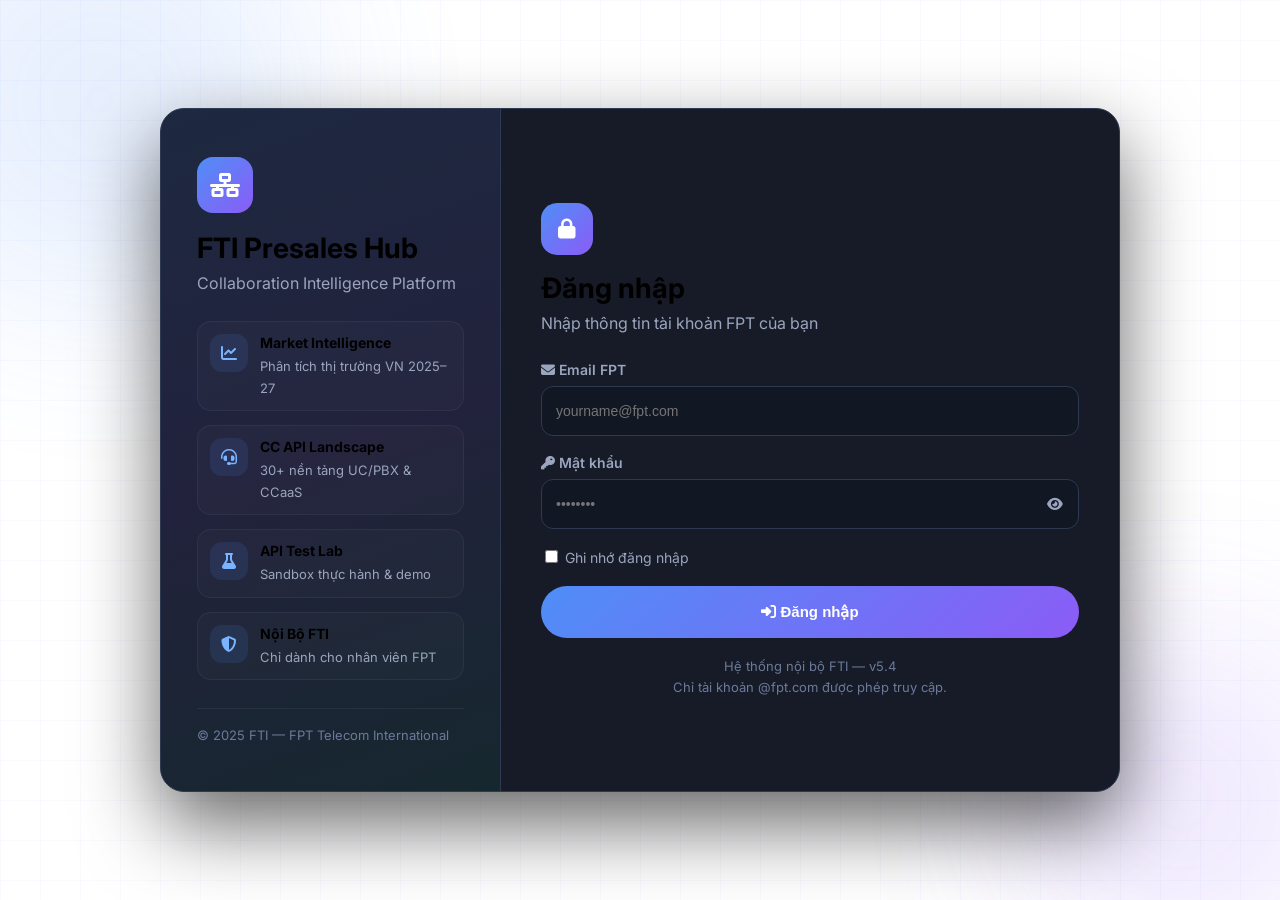
==== index.html @ 38eafe55 "Add files via upload" ====
<!DOCTYPE html>
<html lang="vi">
<head>
  <meta charset="UTF-8" />
  <meta name="viewport" content="width=device-width, initial-scale=1.0" />
  <title>FTI Presales Hub - Demo</title>
  <link rel="stylesheet" href="style.css">

  <!-- Font chữ -->
  <link href="https://fonts.googleapis.com/css2?family=Inter:wght@300;400;500;600;700;800&display=swap" rel="stylesheet" />

  <!-- Icon -->
  <link rel="stylesheet" href="https://cdn.jsdelivr.net/npm/@fortawesome/fontawesome-free@6.4.0/css/all.min.css" />

  </head>
<body class="auth-body">
  <div class="auth-bg">
    <div class="auth-bg-orb orb1"></div>
    <div class="auth-bg-orb orb2"></div>
    <div class="auth-bg-orb orb3"></div>
  </div>

  <div class="auth-grid"></div>

  <div class="auth-wrapper">
    <div class="auth-brand">
      <div class="brand-logo">
        <i class="fas fa-network-wired"></i>
      </div>

      <h1 class="brand-title">FTI Presales Hub</h1>
      <p class="brand-sub">Collaboration Intelligence Platform</p>

      <div class="brand-features">
        <div class="brand-feature">
          <div class="bf-icon"><i class="fas fa-chart-line"></i></div>
          <div class="bf-text">
            <strong>Market Intelligence</strong>
            <span>Phân tích thị trường VN 2025–27</span>
          </div>
        </div>

        <div class="brand-feature">
          <div class="bf-icon"><i class="fas fa-headset"></i></div>
          <div class="bf-text">
            <strong>CC API Landscape</strong>
            <span>30+ nền tảng UC/PBX & CCaaS</span>
          </div>
        </div>

        <div class="brand-feature">
          <div class="bf-icon"><i class="fas fa-flask"></i></div>
          <div class="bf-text">
            <strong>API Test Lab</strong>
            <span>Sandbox thực hành & demo</span>
          </div>
        </div>

        <div class="brand-feature">
          <div class="bf-icon"><i class="fas fa-shield-alt"></i></div>
          <div class="bf-text">
            <strong>Nội Bộ FTI</strong>
            <span>Chỉ dành cho nhân viên FPT</span>
          </div>
        </div>
      </div>

      <div class="brand-footer">
        © 2025 FTI — FPT Telecom International
      </div>
    </div>

    <div class="auth-form-panel">
      <div class="auth-step-header">
        <div class="step-icon step-icon-login">
          <i class="fas fa-lock"></i>
        </div>
        <h2 class="auth-title">Đăng nhập</h2>
        <p class="auth-desc">Nhập thông tin tài khoản FPT của bạn</p>
      </div>

      <form id="loginForm">
        <div class="form-group">
          <label class="form-label" for="loginEmail">
            <i class="fas fa-envelope"></i> Email FPT
          </label>
          <input
            type="email"
            id="loginEmail"
            class="form-input"
            placeholder="yourname@fpt.com"
            required
          />
        </div>

        <div class="form-group">
          <label class="form-label" for="loginPassword">
            <i class="fas fa-key"></i> Mật khẩu
          </label>

          <div class="input-eye-wrap">
            <input
              type="password"
              id="loginPassword"
              class="form-input"
              placeholder="••••••••"
              required
            />
            <button type="button" class="eye-btn" onclick="togglePassword()">
              <i class="fas fa-eye" id="eyeIcon"></i>
            </button>
          </div>
        </div>

        <div class="form-remember">
          <label>
            <input type="checkbox" id="rememberMe" />
            Ghi nhớ đăng nhập
          </label>
        </div>

        <button class="login-btn" type="submit">
          <i class="fas fa-right-to-bracket"></i>
          Đăng nhập
        </button>

        <div class="small-note">
          Hệ thống nội bộ FTI — v5.4<br />
          Chỉ tài khoản @fpt.com được phép truy cập.
        </div>
      </form>
    </div>
  </div>
</head>
<body>
  <script src="script.js"></script>
</body>
</html>
---- style.css ----
<style>
    :root {
      --bg-base: #0f1117;
      --bg-surface: #161b27;
      --bg-card: #1e2537;
      --border: #2d3a52;
      --text-primary: #e8eaf6;
      --text-secondary: #9ba5be;
      --text-muted: #6b7a99;
      --blue: #4f8ef7;
      --purple: #8b5cf6;
      --green: #10b981;
    }

    * { box-sizing: border-box; }

    body.auth-body {
      margin: 0;
      font-family: 'Inter', sans-serif;
      background: var(--bg-base);
      color: var(--text-primary);
      min-height: 100vh;
      display: flex;
      align-items: center;
      justify-content: center;
      overflow: hidden;
      position: relative;
    }

    .auth-bg {
      position: fixed;
      inset: 0;
      pointer-events: none;
      z-index: 0;
    }

    .auth-bg-orb {
      position: absolute;
      border-radius: 50%;
      filter: blur(80px);
      opacity: 0.18;
      animation: orbFloat 12s ease-in-out infinite;
    }

    .orb1 {
      width: 500px;
      height: 500px;
      background: radial-gradient(circle, #4f8ef7, transparent);
      top: -150px;
      left: -150px;
    }

    .orb2 {
      width: 400px;
      height: 400px;
      background: radial-gradient(circle, #8b5cf6, transparent);
      bottom: -100px;
      right: -100px;
    }

    .orb3 {
      width: 300px;
      height: 300px;
      background: radial-gradient(circle, #10b981, transparent);
      top: 50%;
      left: 50%;
      transform: translate(-50%, -50%);
    }

    @keyframes orbFloat {
      0%, 100% { transform: scale(1) translate(0, 0); }
      33% { transform: scale(1.08) translate(20px, -20px); }
      66% { transform: scale(0.95) translate(-15px, 15px); }
    }

    .auth-grid {
      position: fixed;
      inset: 0;
      background-image:
        linear-gradient(rgba(79, 142, 247, 0.04) 1px, transparent 1px),
        linear-gradient(90deg, rgba(79, 142, 247, 0.04) 1px, transparent 1px);
      background-size: 40px 40px;
      z-index: 0;
      pointer-events: none;
    }

    .auth-wrapper {
      position: relative;
      z-index: 10;
      display: flex;
      width: 100%;
      max-width: 960px;
      min-height: 580px;
      background: #161b27;
      border: 1px solid #2d3a52;
      border-radius: 24px;
      overflow: hidden;
      box-shadow: 0 32px 80px rgba(0,0,0,0.6);
      margin: 24px;
    }

    .auth-brand {
      width: 340px;
      flex-shrink: 0;
      background: linear-gradient(160deg, rgba(79,142,247,.12), rgba(139,92,246,.10), rgba(16,185,129,.08));
      border-right: 1px solid #2d3a52;
      padding: 48px 36px;
    }

    .auth-form-panel {
      flex: 1;
      padding: 48px 40px;
      display: flex;
      flex-direction: column;
      justify-content: center;
    }

    .brand-logo {
      width: 56px;
      height: 56px;
      background: linear-gradient(135deg, #4f8ef7, #8b5cf6);
      border-radius: 16px;
      display: flex;
      align-items: center;
      justify-content: center;
      font-size: 24px;
      color: white;
      margin-bottom: 18px;
    }

    .brand-title {
      font-size: 28px;
      margin: 0 0 8px;
    }

    .brand-sub {
      color: #9ba5be;
      margin: 0 0 28px;
    }

    .brand-features {
      display: flex;
      flex-direction: column;
      gap: 14px;
    }

    .brand-feature {
      display: flex;
      gap: 12px;
      align-items: flex-start;
      padding: 12px;
      border: 1px solid rgba(255,255,255,0.05);
      border-radius: 14px;
      background: rgba(255,255,255,0.02);
    }

    .bf-icon {
      width: 38px;
      height: 38px;
      border-radius: 12px;
      display: flex;
      align-items: center;
      justify-content: center;
      background: rgba(79,142,247,0.12);
      color: #7ab3ff;
      flex-shrink: 0;
    }

    .bf-text strong {
      display: block;
      font-size: 14px;
      margin-bottom: 4px;
    }

    .bf-text span {
      color: #9ba5be;
      font-size: 13px;
      line-height: 1.5;
    }

    .brand-footer {
      margin-top: 28px;
      padding-top: 18px;
      border-top: 1px solid rgba(255,255,255,0.06);
      color: #6b7a99;
      font-size: 13px;
    }

    .auth-step-header {
      margin-bottom: 28px;
    }

    .step-icon {
      width: 52px;
      height: 52px;
      border-radius: 16px;
      display: flex;
      align-items: center;
      justify-content: center;
      background: linear-gradient(135deg, #4f8ef7, #8b5cf6);
      color: white;
      font-size: 20px;
      margin-bottom: 16px;
    }

    .auth-title {
      font-size: 28px;
      margin: 0 0 8px;
    }

    .auth-desc {
      margin: 0;
      color: #9ba5be;
    }

    .form-group {
      margin-bottom: 18px;
    }

    .form-label {
      display: block;
      margin-bottom: 8px;
      color: #9ba5be;
      font-size: 14px;
      font-weight: 600;
    }

    .form-input {
      width: 100%;
      height: 50px;
      padding: 0 14px;
      background: #111723;
      border: 1px solid #2d3a52;
      border-radius: 12px;
      color: #e8eaf6;
      outline: none;
      transition: 0.2s ease;
      font-size: 14px;
    }

    .form-input:focus {
      border-color: #4f8ef7;
      box-shadow: 0 0 0 3px rgba(79,142,247,0.15);
    }

    .input-eye-wrap {
      position: relative;
    }

    .eye-btn {
      position: absolute;
      right: 10px;
      top: 50%;
      transform: translateY(-50%);
      background: transparent;
      border: none;
      color: #9ba5be;
      cursor: pointer;
      font-size: 14px;
    }

    .form-remember {
      margin: 8px 0 20px;
      color: #9ba5be;
      font-size: 14px;
    }

    .login-btn {
      width: 100%;
      height: 52px;
      border: none;
      border-radius: 999px;
      color: white;
      font-weight: 700;
      cursor: pointer;
      background: linear-gradient(135deg, #4f8ef7 0%, #8b5cf6 100%);
      font-size: 15px;
      transition: transform 0.2s ease, opacity 0.2s ease;
    }

    .login-btn:hover {
      transform: translateY(-1px);
      opacity: 0.95;
    }

    .small-note {
      margin-top: 18px;
      color: #6b7a99;
      font-size: 13px;
      line-height: 1.6;
      text-align: center;
    }

    @media (max-width: 768px) {
      .auth-wrapper {
        flex-direction: column;
        margin: 12px;
        border-radius: 20px;
      }

      .auth-brand {
        width: 100%;
        padding: 28px 28px 20px;
      }

      .brand-title {
        font-size: 20px;
      }

      .brand-sub,
      .brand-features,
      .brand-footer {
        display: none;
      }

      .auth-form-panel {
        padding: 28px;
      }
    }

    @media (max-width: 480px) {
      .auth-brand,
      .auth-form-panel {
        padding: 20px;
      }
    }
  </style>
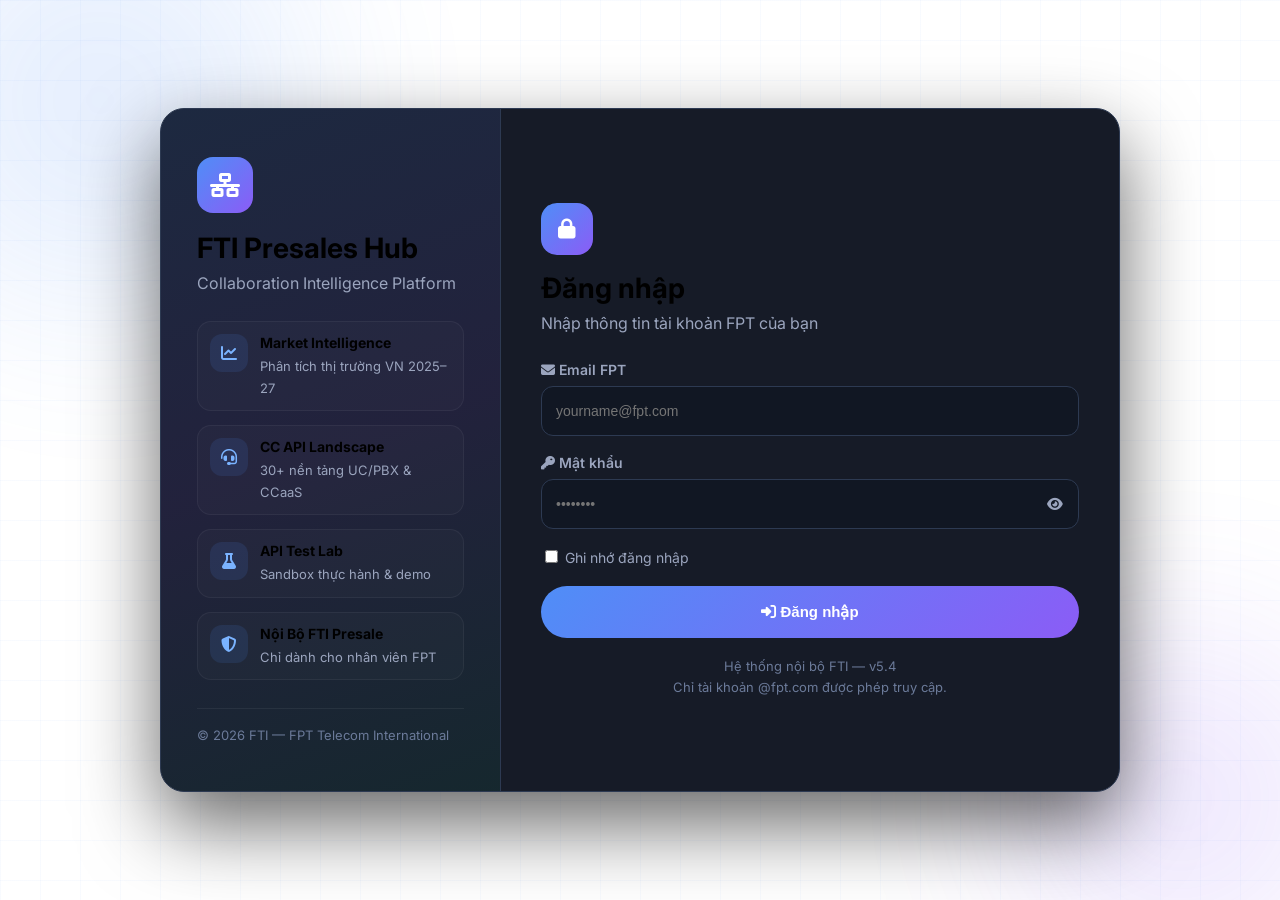
==== commit d0d1b922: "Update index.html" ====
--- a/index.html
+++ b/index.html
@@ -59,14 +59,14 @@
         <div class="brand-feature">
           <div class="bf-icon"><i class="fas fa-shield-alt"></i></div>
           <div class="bf-text">
-            <strong>Nội Bộ FTI</strong>
+            <strong>Nội Bộ FTI Presale</strong>
             <span>Chỉ dành cho nhân viên FPT</span>
           </div>
         </div>
       </div>
 
       <div class="brand-footer">
-        © 2025 FTI — FPT Telecom International
+        © 2026 FTI — FPT Telecom International
       </div>
     </div>
 
@@ -133,6 +133,7 @@
   </div>
 </head>
 <body>
+  <script src="users.js"></script>
   <script src="script.js"></script>
 </body>
 </html>
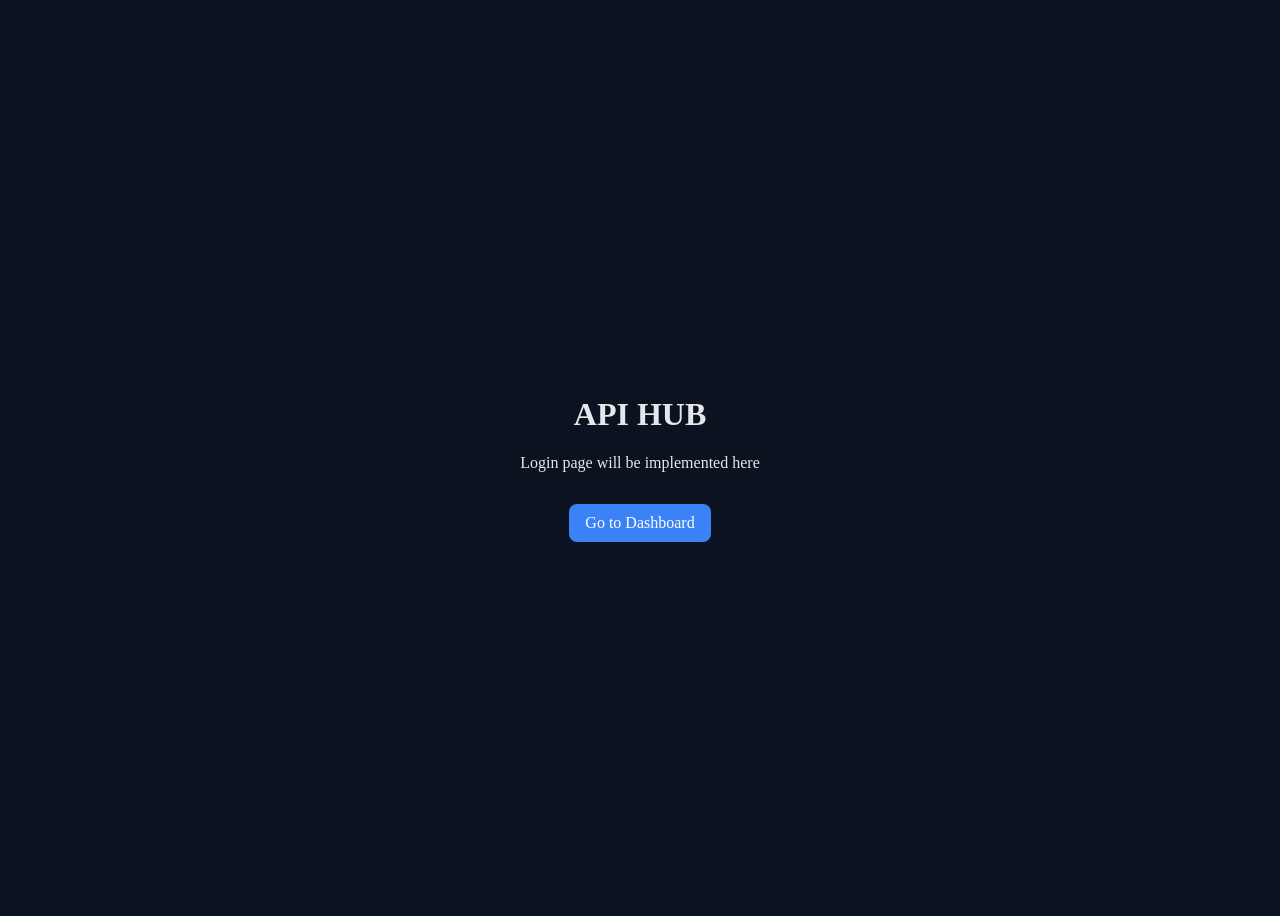
==== commit d7fd20ed: "Update index.html" ====
--- a/index.html
+++ b/index.html
@@ -2,138 +2,29 @@
 <html lang="vi">
 <head>
   <meta charset="UTF-8" />
-  <meta name="viewport" content="width=device-width, initial-scale=1.0" />
-  <title>FTI Presales Hub - Demo</title>
-  <link rel="stylesheet" href="style.css">
+  <meta name="viewport" content="width=device-width, initial-scale=1.0"/>
+  <title>API Hub</title>
 
-  <!-- Font chữ -->
-  <link href="https://fonts.googleapis.com/css2?family=Inter:wght@300;400;500;600;700;800&display=swap" rel="stylesheet" />
+  <!-- Future: login.css -->
+</head>
+<body style="background:#0B1220;color:#E5E7EB;display:flex;align-items:center;justify-content:center;height:100vh;">
 
-  <!-- Icon -->
-  <link rel="stylesheet" href="https://cdn.jsdelivr.net/npm/@fortawesome/fontawesome-free@6.4.0/css/all.min.css" />
+  <div style="text-align:center">
+    <h1>API HUB</h1>
+    <p>Login page will be implemented here</p>
 
-  </head>
-<body class="auth-body">
-  <div class="auth-bg">
-    <div class="auth-bg-orb orb1"></div>
-    <div class="auth-bg-orb orb2"></div>
-    <div class="auth-bg-orb orb3"></div>
+    <a href="dashboard.html" style="
+      display:inline-block;
+      margin-top:16px;
+      padding:10px 16px;
+      background:#3B82F6;
+      color:white;
+      border-radius:8px;
+      text-decoration:none;
+    ">
+      Go to Dashboard
+    </a>
   </div>
 
-  <div class="auth-grid"></div>
-
-  <div class="auth-wrapper">
-    <div class="auth-brand">
-      <div class="brand-logo">
-        <i class="fas fa-network-wired"></i>
-      </div>
-
-      <h1 class="brand-title">FTI Presales Hub</h1>
-      <p class="brand-sub">Collaboration Intelligence Platform</p>
-
-      <div class="brand-features">
-        <div class="brand-feature">
-          <div class="bf-icon"><i class="fas fa-chart-line"></i></div>
-          <div class="bf-text">
-            <strong>Market Intelligence</strong>
-            <span>Phân tích thị trường VN 2025–27</span>
-          </div>
-        </div>
-
-        <div class="brand-feature">
-          <div class="bf-icon"><i class="fas fa-headset"></i></div>
-          <div class="bf-text">
-            <strong>CC API Landscape</strong>
-            <span>30+ nền tảng UC/PBX & CCaaS</span>
-          </div>
-        </div>
-
-        <div class="brand-feature">
-          <div class="bf-icon"><i class="fas fa-flask"></i></div>
-          <div class="bf-text">
-            <strong>API Test Lab</strong>
-            <span>Sandbox thực hành & demo</span>
-          </div>
-        </div>
-
-        <div class="brand-feature">
-          <div class="bf-icon"><i class="fas fa-shield-alt"></i></div>
-          <div class="bf-text">
-            <strong>Nội Bộ FTI Presale</strong>
-            <span>Chỉ dành cho nhân viên FPT</span>
-          </div>
-        </div>
-      </div>
-
-      <div class="brand-footer">
-        © 2026 FTI — FPT Telecom International
-      </div>
-    </div>
-
-    <div class="auth-form-panel">
-      <div class="auth-step-header">
-        <div class="step-icon step-icon-login">
-          <i class="fas fa-lock"></i>
-        </div>
-        <h2 class="auth-title">Đăng nhập</h2>
-        <p class="auth-desc">Nhập thông tin tài khoản FPT của bạn</p>
-      </div>
-
-      <form id="loginForm">
-        <div class="form-group">
-          <label class="form-label" for="loginEmail">
-            <i class="fas fa-envelope"></i> Email FPT
-          </label>
-          <input
-            type="email"
-            id="loginEmail"
-            class="form-input"
-            placeholder="yourname@fpt.com"
-            required
-          />
-        </div>
-
-        <div class="form-group">
-          <label class="form-label" for="loginPassword">
-            <i class="fas fa-key"></i> Mật khẩu
-          </label>
-
-          <div class="input-eye-wrap">
-            <input
-              type="password"
-              id="loginPassword"
-              class="form-input"
-              placeholder="••••••••"
-              required
-            />
-            <button type="button" class="eye-btn" onclick="togglePassword()">
-              <i class="fas fa-eye" id="eyeIcon"></i>
-            </button>
-          </div>
-        </div>
-
-        <div class="form-remember">
-          <label>
-            <input type="checkbox" id="rememberMe" />
-            Ghi nhớ đăng nhập
-          </label>
-        </div>
-
-        <button class="login-btn" type="submit">
-          <i class="fas fa-right-to-bracket"></i>
-          Đăng nhập
-        </button>
-
-        <div class="small-note">
-          Hệ thống nội bộ FTI — v5.4<br />
-          Chỉ tài khoản @fpt.com được phép truy cập.
-        </div>
-      </form>
-    </div>
-  </div>
-</head>
-<body>
-  <script src="users.js"></script>
-  <script src="script.js"></script>
 </body>
 </html>
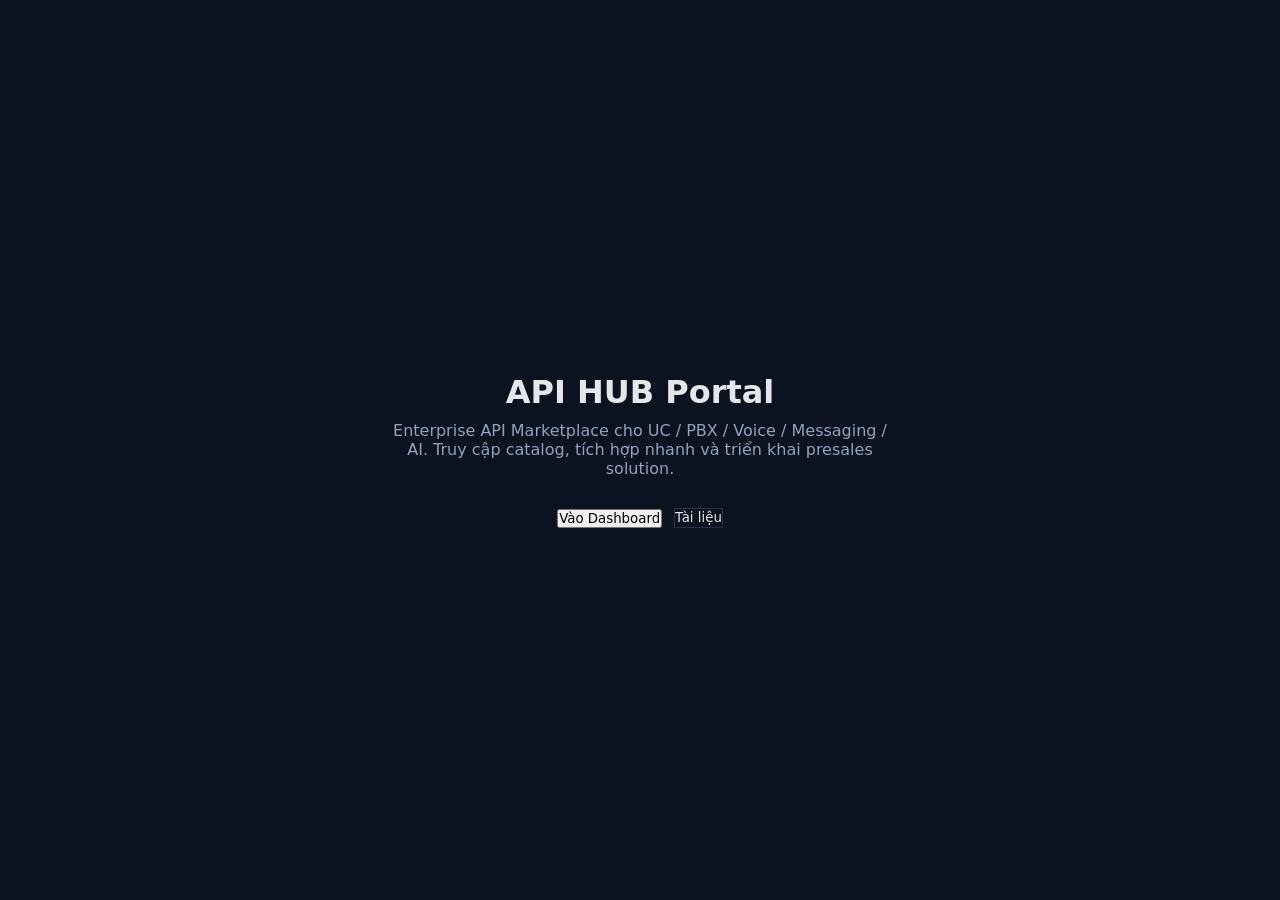
==== commit 60df460f: "Update index.html" ====
--- a/index.html
+++ b/index.html
@@ -3,28 +3,60 @@
 <head>
   <meta charset="UTF-8" />
   <meta name="viewport" content="width=device-width, initial-scale=1.0"/>
-  <title>API Hub</title>
+  <title>API Hub Portal</title>
 
-  <!-- Future: login.css -->
+  <link rel="stylesheet" href="assets/css/dashboard.css" />
+
+  <style>
+    .landing {
+      display: flex;
+      height: 100vh;
+      align-items: center;
+      justify-content: center;
+      flex-direction: column;
+      text-align: center;
+    }
+
+    .landing__title {
+      font-size: 32px;
+      font-weight: 700;
+      margin-bottom: 10px;
+    }
+
+    .landing__desc {
+      color: var(--text-secondary);
+      margin-bottom: 30px;
+      max-width: 500px;
+    }
+
+    .landing__actions {
+      display: flex;
+      gap: 12px;
+    }
+
+    .btn--secondary {
+      background: transparent;
+      border: 1px solid var(--border);
+      color: var(--text-primary);
+    }
+  </style>
 </head>
-<body style="background:#0B1220;color:#E5E7EB;display:flex;align-items:center;justify-content:center;height:100vh;">
 
-  <div style="text-align:center">
-    <h1>API HUB</h1>
-    <p>Login page will be implemented here</p>
+<body>
+  <main class="landing">
+    <div class="landing__title">API HUB Portal</div>
 
-    <a href="dashboard.html" style="
-      display:inline-block;
-      margin-top:16px;
-      padding:10px 16px;
-      background:#3B82F6;
-      color:white;
-      border-radius:8px;
-      text-decoration:none;
-    ">
-      Go to Dashboard
-    </a>
-  </div>
+    <div class="landing__desc">
+      Enterprise API Marketplace cho UC / PBX / Voice / Messaging / AI.
+      Truy cập catalog, tích hợp nhanh và triển khai presales solution.
+    </div>
 
+    <div class="landing__actions">
+      <a href="dashboard.html">
+        <button class="btn">Vào Dashboard</button>
+      </a>
+      <button class="btn btn--secondary">Tài liệu</button>
+    </div>
+  </main>
 </body>
 </html>
--- a/assets/css/dashboard.css
+++ b/assets/css/dashboard.css
@@ -0,0 +1,172 @@
+:root {
+  --bg: #0B1220;
+  --sidebar: #0F172A;
+  --card: #151C2B;
+  --border: #263148;
+
+  --text-primary: #E5E7EB;
+  --text-secondary: #94A3B8;
+
+  --blue: #3B82F6;
+  --cyan: #22D3EE;
+  --green: #10B981;
+  --yellow: #F59E0B;
+
+  --radius: 14px;
+  --transition: 0.18s ease;
+}
+
+/* RESET */
+* {
+  box-sizing: border-box;
+  margin: 0;
+  padding: 0;
+  font-family: Inter, system-ui, sans-serif;
+}
+
+body {
+  background: var(--bg);
+  color: var(--text-primary);
+}
+
+/* LAYOUT */
+.layout {
+  display: flex;
+  height: 100vh;
+}
+
+/* SIDEBAR */
+.sidebar {
+  width: 270px;
+  background: var(--sidebar);
+  border-right: 1px solid var(--border);
+  padding: 20px;
+  transition: var(--transition);
+}
+
+.sidebar.collapsed {
+  width: 80px;
+}
+
+.sidebar__logo {
+  font-weight: 600;
+  margin-bottom: 30px;
+}
+
+/* MENU */
+.sidebar-item {
+  display: flex;
+  align-items: center;
+  gap: 10px;
+  padding: 10px;
+  border-radius: 10px;
+  color: var(--text-secondary);
+  cursor: pointer;
+}
+
+.sidebar-item:hover,
+.sidebar-item.active {
+  background: #1B2335;
+  color: white;
+}
+
+/* TOPBAR */
+.topbar {
+  display: flex;
+  justify-content: space-between;
+  padding: 16px 24px;
+  border-bottom: 1px solid var(--border);
+}
+
+.topbar input {
+  background: #111827;
+  border: 1px solid var(--border);
+  padding: 8px 12px;
+  border-radius: 10px;
+  color: white;
+}
+
+/* BUTTON */
+.btn-ghost {
+  background: transparent;
+  border: 1px solid var(--border);
+  color: white;
+  padding: 6px 10px;
+  border-radius: 8px;
+  cursor: pointer;
+}
+
+/* CONTENT */
+.main {
+  flex: 1;
+  display: flex;
+  flex-direction: column;
+}
+
+.content {
+  padding: 24px;
+}
+
+/* GRID */
+.card-grid {
+  display: grid;
+  grid-template-columns: repeat(auto-fit, minmax(280px, 1fr));
+  gap: 20px;
+}
+
+/* CARD */
+.card {
+  background: var(--card);
+  border: 1px solid var(--border);
+  border-radius: var(--radius);
+  padding: 16px;
+  transition: var(--transition);
+}
+
+.card:hover {
+  transform: translateY(-2px);
+  border-color: var(--blue);
+}
+
+/* TITLE */
+.card__title {
+  font-weight: 600;
+  margin-bottom: 6px;
+}
+
+/* DESC */
+.card__desc {
+  font-size: 13px;
+  color: var(--text-secondary);
+}
+
+/* ENDPOINT */
+.endpoint {
+  font-family: monospace;
+  font-size: 12px;
+  display: flex;
+  gap: 8px;
+}
+
+.method.GET { color: var(--cyan); }
+.method.POST { color: var(--green); }
+.method.PUT { color: var(--yellow); }
+
+/* FOOTER */
+.card__footer {
+  display: flex;
+  justify-content: space-between;
+  margin-top: 12px;
+}
+
+/* BADGE */
+.badge {
+  font-size: 10px;
+  padding: 3px 6px;
+  border-radius: 6px;
+}
+
+.badge--blue {
+  background: rgba(59,130,246,0.2);
+  color: var(--blue);
+}
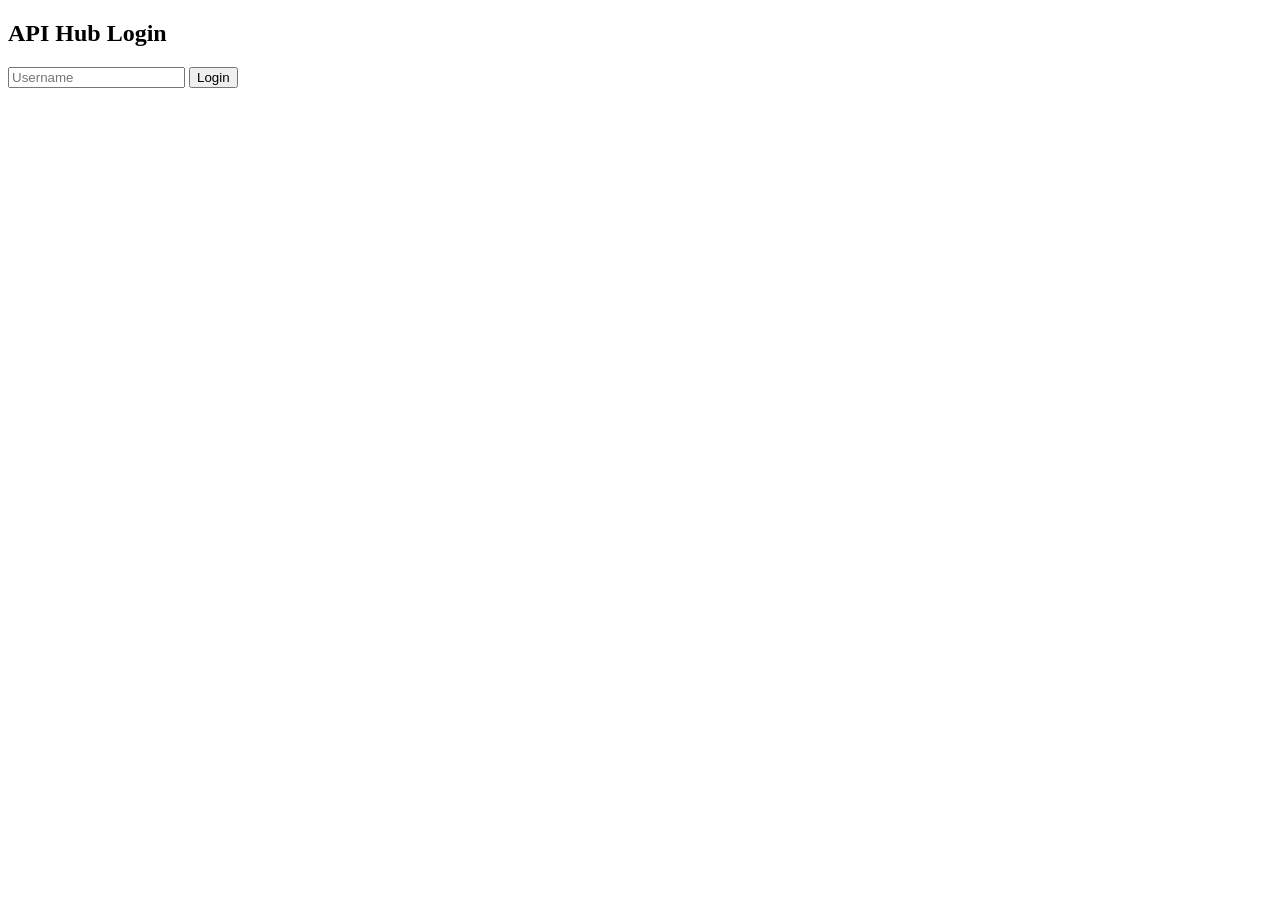
==== commit a8a166fc: "Update index.html" ====
--- a/index.html
+++ b/index.html
@@ -1,62 +1,27 @@
 <!DOCTYPE html>
 <html lang="vi">
 <head>
-  <meta charset="UTF-8" />
-  <meta name="viewport" content="width=device-width, initial-scale=1.0"/>
-  <title>API Hub Portal</title>
-
-  <link rel="stylesheet" href="assets/css/dashboard.css" />
-
-  <style>
-    .landing {
-      display: flex;
-      height: 100vh;
-      align-items: center;
-      justify-content: center;
-      flex-direction: column;
-      text-align: center;
-    }
-
-    .landing__title {
-      font-size: 32px;
-      font-weight: 700;
-      margin-bottom: 10px;
-    }
-
-    .landing__desc {
-      color: var(--text-secondary);
-      margin-bottom: 30px;
-      max-width: 500px;
-    }
-
-    .landing__actions {
-      display: flex;
-      gap: 12px;
-    }
-
-    .btn--secondary {
-      background: transparent;
-      border: 1px solid var(--border);
-      color: var(--text-primary);
-    }
-  </style>
+  <meta charset="UTF-8">
+  <title>Login</title>
+  <link rel="stylesheet" href="assets/css/dashboard.css">
 </head>
 
-<body>
-  <main class="landing">
-    <div class="landing__title">API HUB Portal</div>
+<body class="center">
 
-    <div class="landing__desc">
-      Enterprise API Marketplace cho UC / PBX / Voice / Messaging / AI.
-      Truy cập catalog, tích hợp nhanh và triển khai presales solution.
-    </div>
+<div class="card login-card">
+  <h2>API Hub Login</h2>
 
-    <div class="landing__actions">
-      <a href="dashboard.html">
-        <button class="btn">Vào Dashboard</button>
-      </a>
-      <button class="btn btn--secondary">Tài liệu</button>
-    </div>
-  </main>
+  <input id="username" placeholder="Username" />
+  <button onclick="login()">Login</button>
+</div>
+
+<script>
+function login() {
+  const username = document.getElementById("username").value;
+  localStorage.setItem("user", username || "demo");
+  window.location.href = "dashboard.html";
+}
+</script>
+
 </body>
 </html>
--- a/assets/css/dashboard.css
+++ b/assets/css/dashboard.css
@@ -1,172 +1,44 @@
-:root {
-  --bg: #0B1220;
-  --sidebar: #0F172A;
-  --card: #151C2B;
-  --border: #263148;
-
-  --text-primary: #E5E7EB;
-  --text-secondary: #94A3B8;
-
-  --blue: #3B82F6;
-  --cyan: #22D3EE;
-  --green: #10B981;
-  --yellow: #F59E0B;
-
-  --radius: 14px;
-  --transition: 0.18s ease;
+/* Sidebar collapse */
+.sidebar.collapsed {
+  width: 70px;
 }
 
-/* RESET */
-* {
-  box-sizing: border-box;
-  margin: 0;
-  padding: 0;
-  font-family: Inter, system-ui, sans-serif;
+/* Drawer */
+.drawer {
+  position: fixed;
+  top: 0;
+  right: -500px;
+  width: 420px;
+  height: 100%;
+  background: #111827;
+  border-left: 1px solid #263148;
+  transition: 0.3s;
 }
 
-body {
-  background: var(--bg);
-  color: var(--text-primary);
+.drawer.open {
+  right: 0;
 }
 
-/* LAYOUT */
-.layout {
-  display: flex;
-  height: 100vh;
+/* Skeleton */
+.skeleton {
+  height: 160px;
+  background: linear-gradient(
+    90deg,
+    #1b2335 25%,
+    #263148 50%,
+    #1b2335 75%
+  );
+  background-size: 200% 100%;
+  animation: shimmer 1.2s infinite;
 }
 
-/* SIDEBAR */
-.sidebar {
-  width: 270px;
-  background: var(--sidebar);
-  border-right: 1px solid var(--border);
-  padding: 20px;
-  transition: var(--transition);
+@keyframes shimmer {
+  0% { background-position: 200% 0 }
+  100% { background-position: -200% 0 }
 }
 
-.sidebar.collapsed {
-  width: 80px;
-}
-
-.sidebar__logo {
-  font-weight: 600;
-  margin-bottom: 30px;
-}
-
-/* MENU */
-.sidebar-item {
-  display: flex;
-  align-items: center;
-  gap: 10px;
-  padding: 10px;
-  border-radius: 10px;
-  color: var(--text-secondary);
-  cursor: pointer;
-}
-
-.sidebar-item:hover,
-.sidebar-item.active {
-  background: #1B2335;
+/* Highlight */
+mark {
+  background: #3B82F6;
   color: white;
 }
-
-/* TOPBAR */
-.topbar {
-  display: flex;
-  justify-content: space-between;
-  padding: 16px 24px;
-  border-bottom: 1px solid var(--border);
-}
-
-.topbar input {
-  background: #111827;
-  border: 1px solid var(--border);
-  padding: 8px 12px;
-  border-radius: 10px;
-  color: white;
-}
-
-/* BUTTON */
-.btn-ghost {
-  background: transparent;
-  border: 1px solid var(--border);
-  color: white;
-  padding: 6px 10px;
-  border-radius: 8px;
-  cursor: pointer;
-}
-
-/* CONTENT */
-.main {
-  flex: 1;
-  display: flex;
-  flex-direction: column;
-}
-
-.content {
-  padding: 24px;
-}
-
-/* GRID */
-.card-grid {
-  display: grid;
-  grid-template-columns: repeat(auto-fit, minmax(280px, 1fr));
-  gap: 20px;
-}
-
-/* CARD */
-.card {
-  background: var(--card);
-  border: 1px solid var(--border);
-  border-radius: var(--radius);
-  padding: 16px;
-  transition: var(--transition);
-}
-
-.card:hover {
-  transform: translateY(-2px);
-  border-color: var(--blue);
-}
-
-/* TITLE */
-.card__title {
-  font-weight: 600;
-  margin-bottom: 6px;
-}
-
-/* DESC */
-.card__desc {
-  font-size: 13px;
-  color: var(--text-secondary);
-}
-
-/* ENDPOINT */
-.endpoint {
-  font-family: monospace;
-  font-size: 12px;
-  display: flex;
-  gap: 8px;
-}
-
-.method.GET { color: var(--cyan); }
-.method.POST { color: var(--green); }
-.method.PUT { color: var(--yellow); }
-
-/* FOOTER */
-.card__footer {
-  display: flex;
-  justify-content: space-between;
-  margin-top: 12px;
-}
-
-/* BADGE */
-.badge {
-  font-size: 10px;
-  padding: 3px 6px;
-  border-radius: 6px;
-}
-
-.badge--blue {
-  background: rgba(59,130,246,0.2);
-  color: var(--blue);
-}
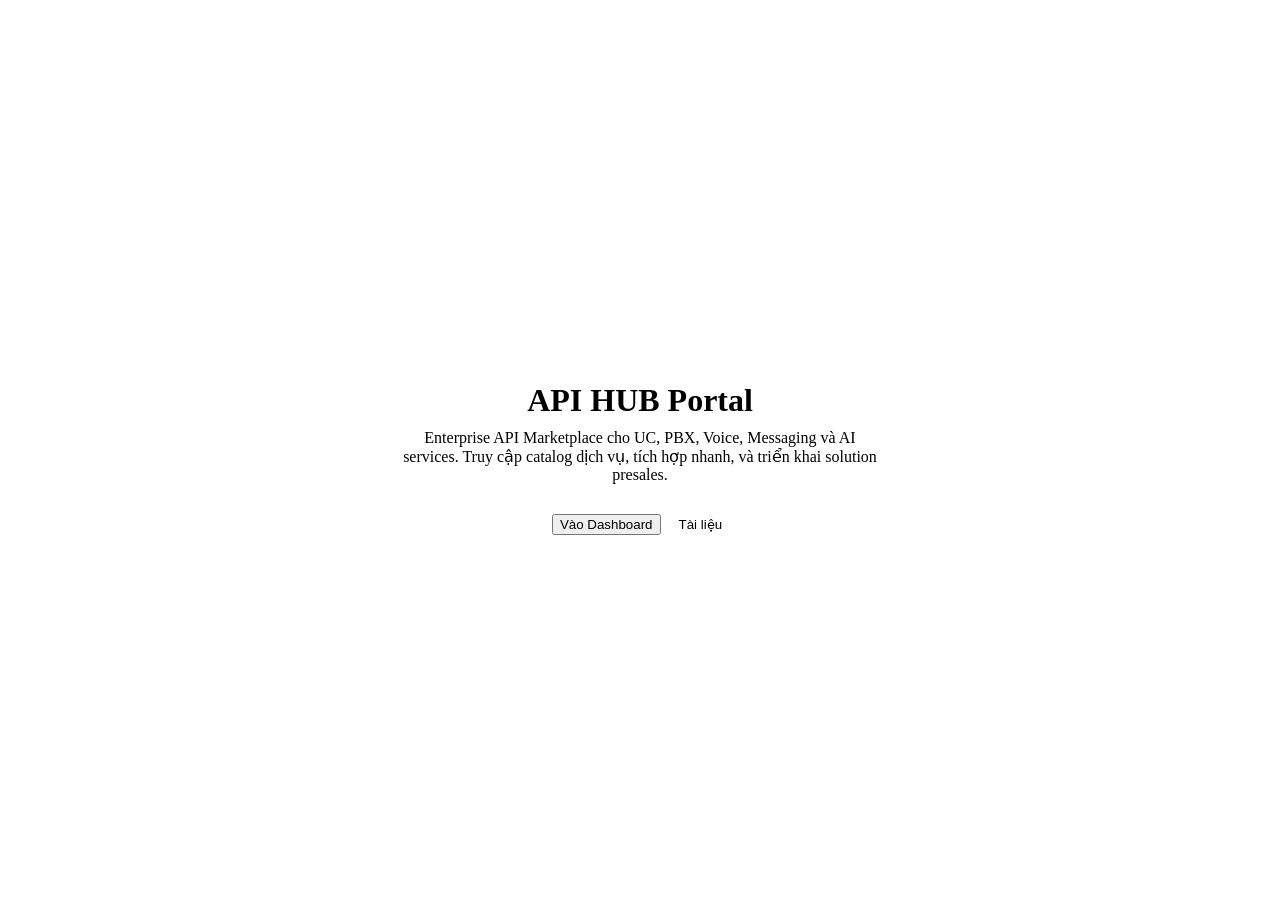
==== commit 16976185: "Update index.html" ====
--- a/index.html
+++ b/index.html
@@ -1,27 +1,72 @@
 <!DOCTYPE html>
 <html lang="vi">
 <head>
-  <meta charset="UTF-8">
-  <title>Login</title>
-  <link rel="stylesheet" href="assets/css/dashboard.css">
+  <meta charset="UTF-8" />
+  <meta name="viewport" content="width=device-width, initial-scale=1.0"/>
+  <title>API Hub Portal</title>
+
+  <link rel="stylesheet" href="assets/css/dashboard.css" />
+
+  <style>
+    /* Page-specific minimal override */
+    .landing {
+      display: flex;
+      height: 100vh;
+      align-items: center;
+      justify-content: center;
+      text-align: center;
+      flex-direction: column;
+    }
+
+    .landing__title {
+      font-size: 32px;
+      font-weight: 700;
+      margin-bottom: 10px;
+    }
+
+    .landing__desc {
+      color: var(--text-secondary);
+      margin-bottom: 30px;
+      max-width: 480px;
+    }
+
+    .landing__actions {
+      display: flex;
+      gap: 12px;
+    }
+
+    .btn--secondary {
+      background: transparent;
+      border: 1px solid var(--border);
+      color: var(--text-primary);
+    }
+  </style>
 </head>
 
-<body class="center">
+<body>
+  <main class="landing">
 
-<div class="card login-card">
-  <h2>API Hub Login</h2>
+    <!-- Brand -->
+    <div class="landing__title">
+      API HUB Portal
+    </div>
 
-  <input id="username" placeholder="Username" />
-  <button onclick="login()">Login</button>
-</div>
+    <div class="landing__desc">
+      Enterprise API Marketplace cho UC, PBX, Voice, Messaging và AI services.  
+      Truy cập catalog dịch vụ, tích hợp nhanh, và triển khai solution presales.
+    </div>
 
-<script>
-function login() {
-  const username = document.getElementById("username").value;
-  localStorage.setItem("user", username || "demo");
-  window.location.href = "dashboard.html";
-}
-</script>
+    <!-- Actions -->
+    <div class="landing__actions">
+      <a href="dashboard.html">
+        <button class="btn">Vào Dashboard</button>
+      </a>
 
+      <button class="btn btn--secondary">
+        Tài liệu
+      </button>
+    </div>
+
+  </main>
 </body>
 </html>
--- a/assets/css/dashboard.css
+++ b/assets/css/dashboard.css
@@ -42,3 +42,31 @@
   background: #3B82F6;
   color: white;
 }
+/* center login */
+.center {
+  display: flex;
+  justify-content: center;
+  align-items: center;
+  height: 100vh;
+}
+
+/* login */
+.login-card {
+  padding: 20px;
+  width: 300px;
+}
+
+/* drawer */
+.drawer {
+  position: fixed;
+  right: -400px;
+  top: 0;
+  width: 400px;
+  height: 100%;
+  background: #111827;
+  transition: 0.3s;
+}
+
+.drawer.open {
+  right: 0;
+}
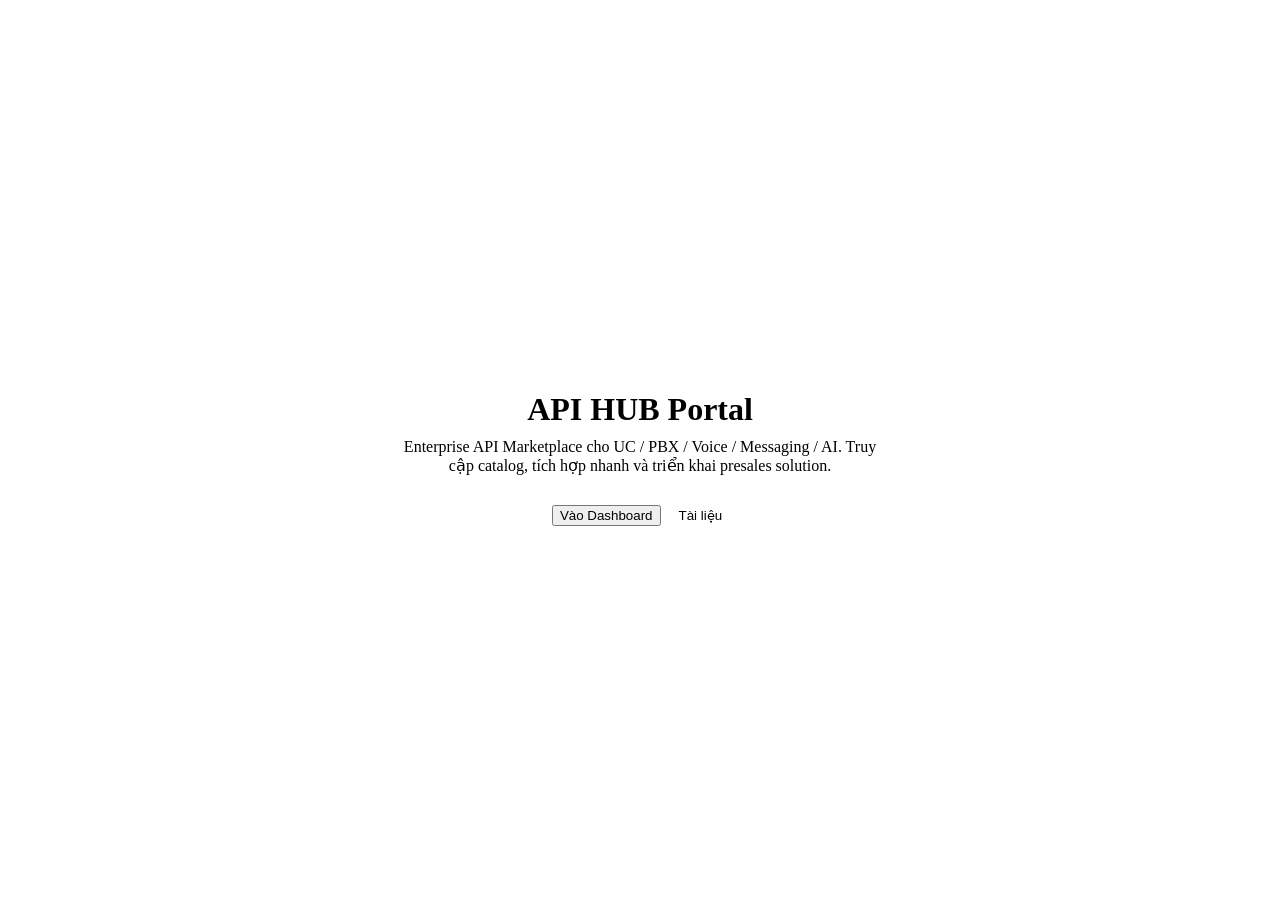
==== commit c4624cef: "Update index.html" ====
--- a/index.html
+++ b/index.html
@@ -8,14 +8,13 @@
   <link rel="stylesheet" href="assets/css/dashboard.css" />
 
   <style>
-    /* Page-specific minimal override */
     .landing {
       display: flex;
       height: 100vh;
       align-items: center;
       justify-content: center;
+      flex-direction: column;
       text-align: center;
-      flex-direction: column;
     }
 
     .landing__title {
@@ -27,7 +26,7 @@
     .landing__desc {
       color: var(--text-secondary);
       margin-bottom: 30px;
-      max-width: 480px;
+      max-width: 500px;
     }
 
     .landing__actions {
@@ -45,28 +44,19 @@
 
 <body>
   <main class="landing">
+    <div class="landing__title">API HUB Portal</div>
 
-    <!-- Brand -->
-    <div class="landing__title">
-      API HUB Portal
+    <div class="landing__desc">
+      Enterprise API Marketplace cho UC / PBX / Voice / Messaging / AI.
+      Truy cập catalog, tích hợp nhanh và triển khai presales solution.
     </div>
 
-    <div class="landing__desc">
-      Enterprise API Marketplace cho UC, PBX, Voice, Messaging và AI services.  
-      Truy cập catalog dịch vụ, tích hợp nhanh, và triển khai solution presales.
-    </div>
-
-    <!-- Actions -->
     <div class="landing__actions">
       <a href="dashboard.html">
         <button class="btn">Vào Dashboard</button>
       </a>
-
-      <button class="btn btn--secondary">
-        Tài liệu
-      </button>
+      <button class="btn btn--secondary">Tài liệu</button>
     </div>
-
   </main>
 </body>
 </html>
